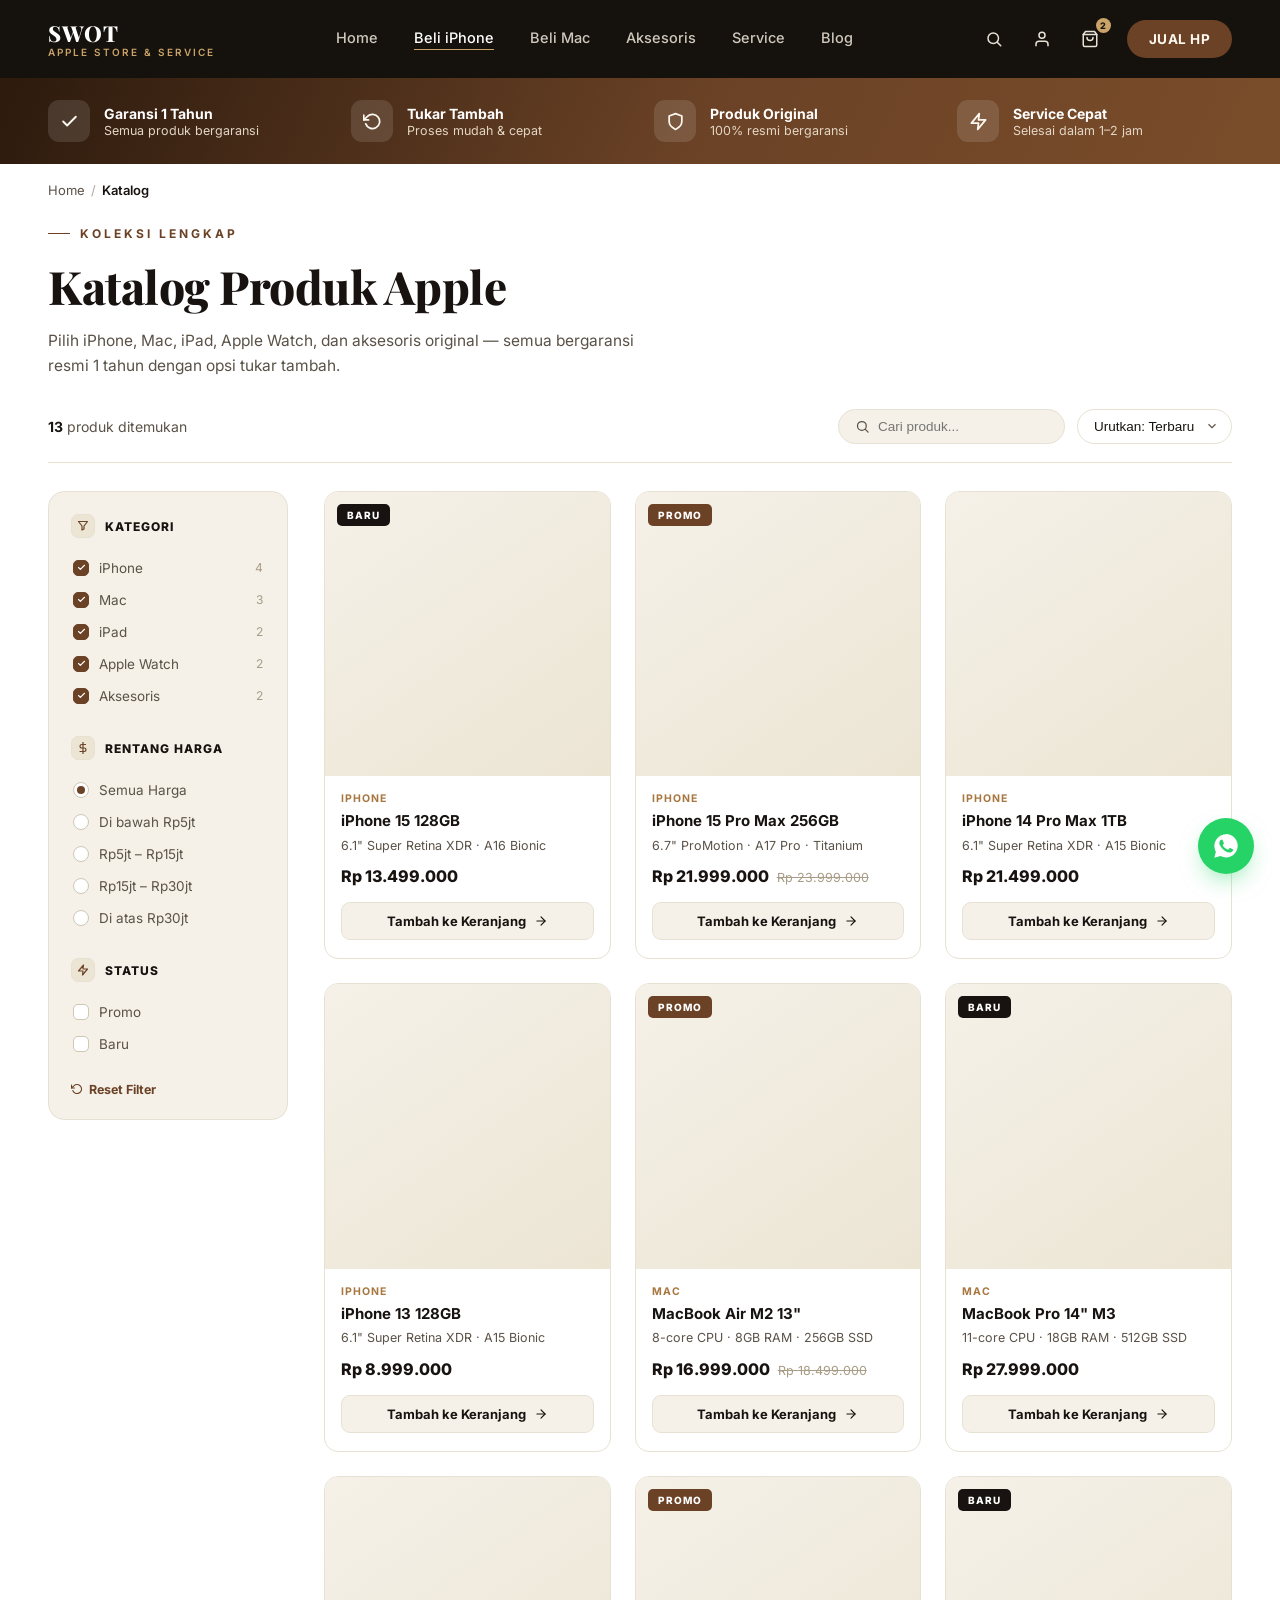
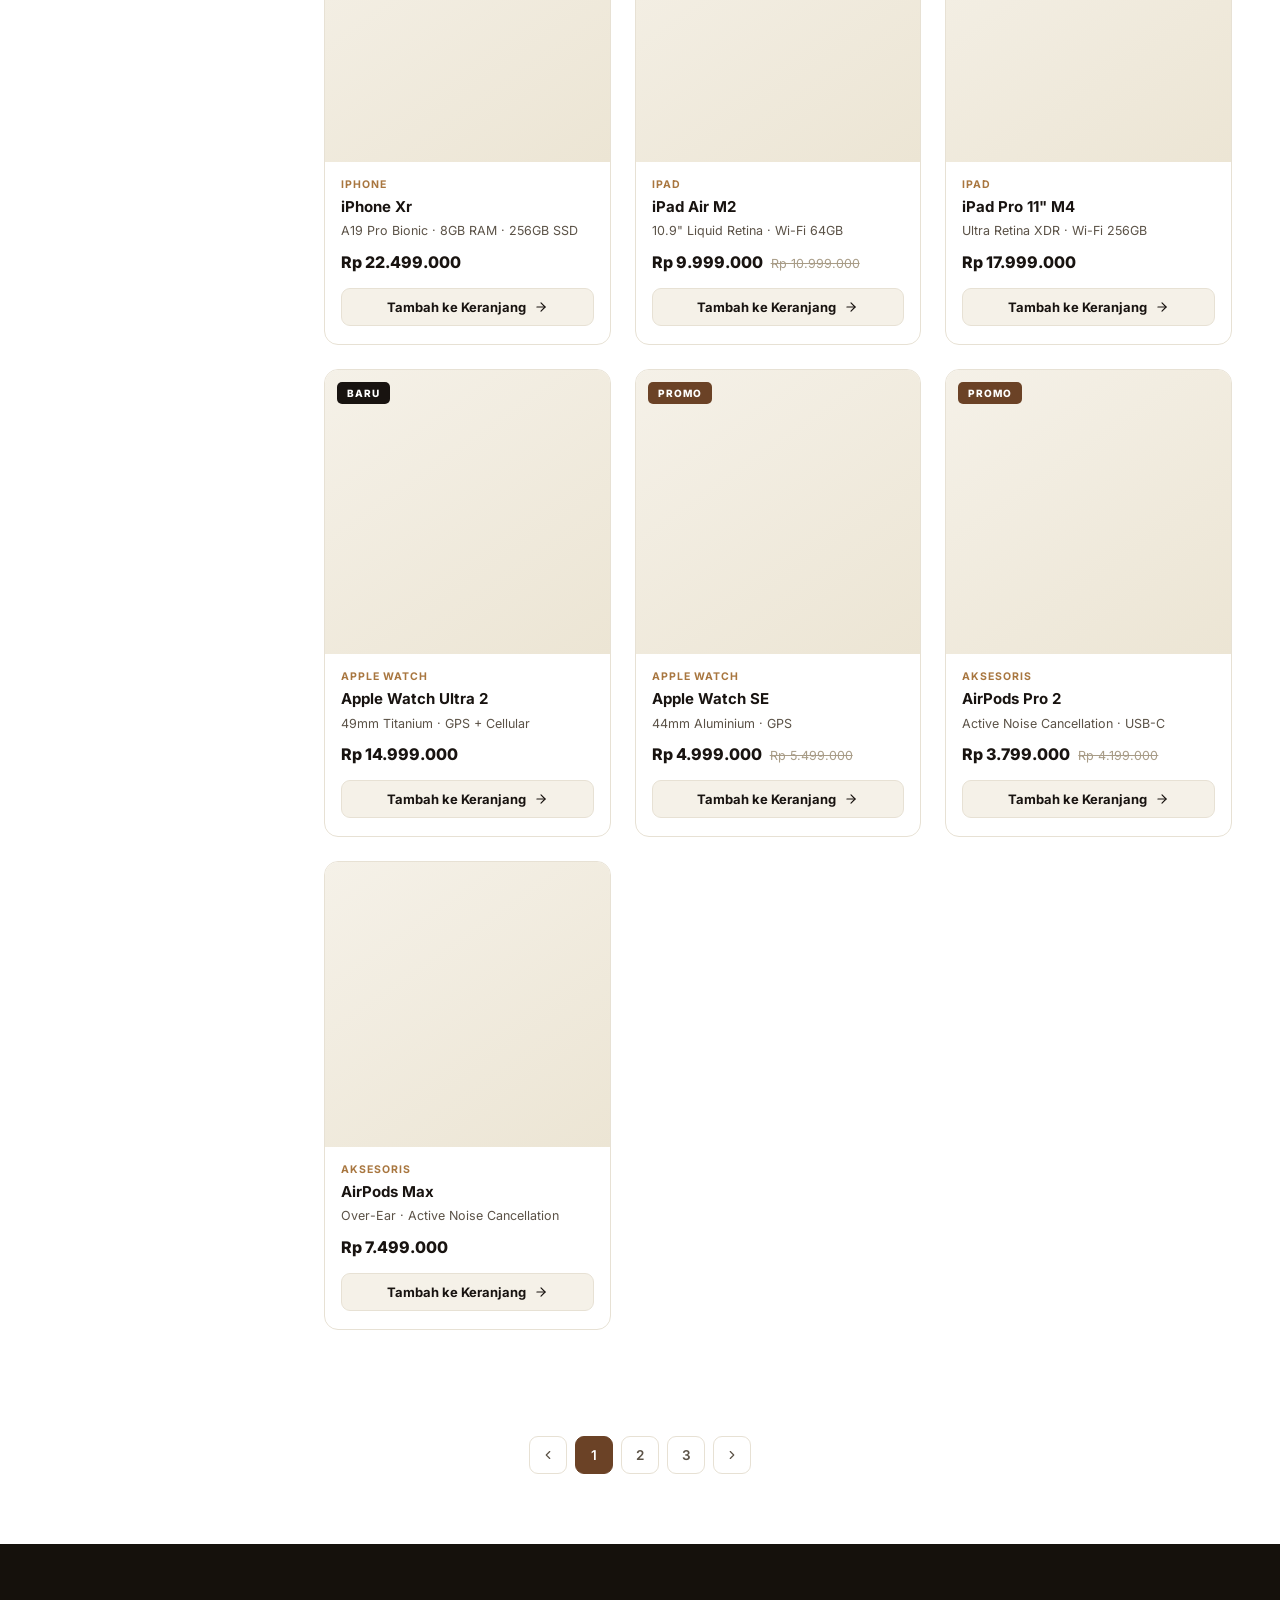
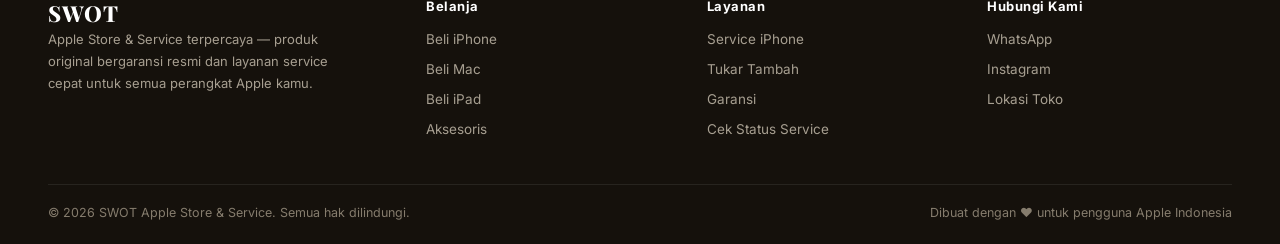
==== katalog.html @ b3be9a14 "Add files via upload" ====
<!DOCTYPE html>
<html lang="id">
<head>
<meta charset="UTF-8">
<meta name="viewport" content="width=device-width, initial-scale=1.0">
<title>Katalog Produk — SWOT Apple Store & Service</title>
<link rel="preconnect" href="https://fonts.googleapis.com">
<link rel="preconnect" href="https://fonts.gstatic.com" crossorigin>
<link href="https://fonts.googleapis.com/css2?family=Playfair+Display:wght@600;700;800&family=Inter:wght@400;500;600;700;800&display=swap" rel="stylesheet">
<style>
  :root{
    --navbar:#15110c;
    --brown-900:#37210f;
    --brown-700:#6b4226;
    --brown-600:#7c4f2c;
    --brown-500:#8c5e36;
    --gold:#c9a368;
    --cream:#f5f1e8;
    --cream-deep:#ece5d4;
    --paper:#ffffff;
    --ink:#181310;
    --ink-soft:#5b5247;
    --line:#e7e1d4;
    --ease:cubic-bezier(.22,.61,.36,1);
  }

  *{margin:0;padding:0;box-sizing:border-box;}
  html{scroll-behavior:smooth;}
  body{
    font-family:'Inter',sans-serif;
    color:var(--ink);
    background:var(--paper);
    -webkit-font-smoothing:antialiased;
  }
  img{display:block;max-width:100%;}
  a{text-decoration:none;color:inherit;}
  button{font-family:inherit;cursor:pointer;border:none;background:none;}
  ul{list-style:none;}

  /* ---------- NAVBAR ---------- */
  .navbar{
    position:sticky;top:0;z-index:100;
    background:var(--navbar);
    display:flex;align-items:center;justify-content:space-between;
    padding:20px 48px;
    transition:padding .35s var(--ease), box-shadow .35s var(--ease);
  }
  .navbar.scrolled{
    padding:12px 48px;
    box-shadow:0 12px 30px -18px rgba(0,0,0,.6);
  }
  .brand{display:flex;flex-direction:column;line-height:1;gap:3px;}
  .brand-name{
    font-family:'Playfair Display',serif;
    font-weight:800;
    font-size:22px;
    color:#fff;
    letter-spacing:.5px;
  }
  .brand-tag{
    font-size:10px;
    letter-spacing:2px;
    color:var(--gold);
    font-weight:600;
  }
  .nav-links{display:flex;gap:36px;}
  .nav-links a{
    color:#cfc8bd;
    font-size:14.5px;
    font-weight:500;
    position:relative;
    padding-bottom:4px;
    transition:color .25s var(--ease);
  }
  .nav-links a::after{
    content:"";position:absolute;left:0;bottom:0;
    width:0;height:1px;background:var(--gold);
    transition:width .3s var(--ease);
  }
  .nav-links a:hover{color:#fff;}
  .nav-links a:hover::after{width:100%;}
  .nav-links a.active{color:#fff;}
  .nav-links a.active::after{width:100%;}

  .nav-actions{display:flex;align-items:center;gap:10px;}
  .icon-btn{
    width:38px;height:38px;border-radius:50%;
    display:flex;align-items:center;justify-content:center;
    color:#e8e2d6;
    transition:background .25s var(--ease), transform .25s var(--ease);
  }
  .icon-btn:hover{background:rgba(255,255,255,.08);transform:translateY(-1px);}
  .icon-btn svg{width:18px;height:18px;}
  .badge-count{
    position:absolute;top:-2px;right:-2px;
    background:var(--gold);color:#1a1410;
    font-size:9px;font-weight:800;
    width:15px;height:15px;border-radius:50%;
    display:flex;align-items:center;justify-content:center;
  }
  .icon-btn{position:relative;}

  .btn-primary{
    background:var(--brown-700);
    color:#fdf8ef;
    font-size:13.5px;font-weight:700;letter-spacing:.5px;
    padding:11px 22px;border-radius:999px;
    margin-left:8px;
    transition:transform .25s var(--ease), background .25s var(--ease), box-shadow .25s var(--ease);
  }
  .btn-primary:hover{
    background:#7c4d2a;
    transform:translateY(-2px);
    box-shadow:0 10px 22px -10px rgba(107,66,38,.7);
  }

  /* mobile nav toggle */
  .nav-toggle{display:none;}

  /* ---------- TRUST STRIP ---------- */
  .trust-strip{
    background:linear-gradient(115deg,#2c1a0d 0%,var(--brown-700) 55%,#7a4d2a 100%);
    display:flex;flex-wrap:wrap;
    padding:22px 48px;
    gap:28px;
  }
  .trust-item{
    display:flex;align-items:center;gap:14px;
    flex:1 1 220px;
    opacity:0;transform:translateY(10px);
    animation:fadeUp .6s var(--ease) forwards;
  }
  .trust-item:nth-child(1){animation-delay:.05s;}
  .trust-item:nth-child(2){animation-delay:.12s;}
  .trust-item:nth-child(3){animation-delay:.19s;}
  .trust-item:nth-child(4){animation-delay:.26s;}
  .trust-icon{
    width:42px;height:42px;border-radius:11px;
    background:rgba(255,255,255,.12);
    display:flex;align-items:center;justify-content:center;
    flex-shrink:0;
    transition:background .25s var(--ease), transform .25s var(--ease);
  }
  .trust-item:hover .trust-icon{background:rgba(255,255,255,.22);transform:scale(1.06);}
  .trust-icon svg{width:19px;height:19px;stroke:#fdf8ef;}
  .trust-title{color:#fff;font-size:14px;font-weight:700;}
  .trust-desc{color:#e3d6c4;font-size:12.5px;margin-top:1px;}

  /* ---------- BREADCRUMB ---------- */
  .breadcrumb{
    padding:18px 48px 0;
    font-size:13px;color:var(--ink-soft);
    display:flex;align-items:center;gap:6px;
  }
  .breadcrumb a{color:var(--ink-soft);transition:color .2s;}
  .breadcrumb a:hover{color:var(--brown-700);}
  .breadcrumb .sep{opacity:.5;}
  .breadcrumb .current{color:var(--ink);font-weight:600;}

  /* ---------- CATALOG HERO ---------- */
  .catalog-hero{
    padding:28px 48px 0;
  }
  .eyebrow{
    display:flex;align-items:center;gap:10px;
    font-size:12px;font-weight:700;letter-spacing:3px;
    color:var(--brown-700);
    margin-bottom:14px;
    opacity:0;transform:translateY(8px);
    animation:fadeUp .6s var(--ease) forwards;
  }
  .eyebrow::before{content:"";width:22px;height:1px;background:var(--brown-700);}
  .hero-title{
    font-family:'Playfair Display',serif;
    font-weight:800;
    font-size:clamp(32px,4vw,46px);
    letter-spacing:-.5px;
    color:var(--ink);
    margin-bottom:12px;
    opacity:0;transform:translateY(10px);
    animation:fadeUp .65s var(--ease) forwards;
    animation-delay:.08s;
  }
  .hero-subtitle{
    max-width:620px;
    color:var(--ink-soft);
    font-size:15.5px;
    line-height:1.6;
    opacity:0;transform:translateY(10px);
    animation:fadeUp .65s var(--ease) forwards;
    animation-delay:.16s;
  }

  @keyframes fadeUp{to{opacity:1;transform:translateY(0);}}

  /* ---------- TOOLBAR ---------- */
  .catalog-toolbar{
    margin:30px 48px 0;
    padding-bottom:18px;
    border-bottom:1px solid var(--line);
    display:flex;align-items:center;justify-content:space-between;
    gap:18px;flex-wrap:wrap;
  }
  .result-count{font-size:14px;color:var(--ink-soft);}
  .result-count strong{color:var(--ink);}
  .toolbar-actions{display:flex;align-items:center;gap:12px;flex-wrap:wrap;}

  .search-box{
    display:flex;align-items:center;gap:8px;
    background:var(--cream);
    border:1px solid var(--line);
    border-radius:999px;
    padding:9px 16px;
    transition:border-color .25s var(--ease), box-shadow .25s var(--ease);
  }
  .search-box:focus-within{
    border-color:var(--brown-500);
    box-shadow:0 0 0 3px rgba(107,66,38,.12);
  }
  .search-box svg{width:15px;height:15px;stroke:var(--ink-soft);flex-shrink:0;}
  .search-box input{
    border:none;background:transparent;outline:none;
    font-size:13.5px;width:170px;color:var(--ink);
  }

  .sort-select{
    appearance:none;
    background:var(--paper) url('data:image/svg+xml;utf8,<svg xmlns="http://www.w3.org/2000/svg" width="14" height="14" viewBox="0 0 24 24" fill="none" stroke="%235b5247" stroke-width="2"><polyline points="6 9 12 15 18 9"/></svg>') no-repeat right 12px center;
    border:1px solid var(--line);
    border-radius:999px;
    padding:9px 36px 9px 16px;
    font-size:13.5px;font-weight:500;color:var(--ink);
    transition:border-color .25s var(--ease);
    cursor:pointer;
  }
  .sort-select:hover{border-color:var(--brown-500);}

  .filter-toggle-btn{
    display:none;
    align-items:center;gap:8px;
    background:var(--ink);color:#fff;
    border-radius:999px;
    padding:9px 18px;font-size:13.5px;font-weight:600;
  }
  .filter-toggle-btn svg{width:14px;height:14px;}

  /* ---------- LAYOUT ---------- */
  .catalog-layout{
    display:grid;
    grid-template-columns:240px 1fr;
    gap:36px;
    padding:28px 48px 60px;
    align-items:start;
  }

  /* ---------- FILTERS ---------- */
  .filters{
    position:sticky;top:96px;
    background:var(--cream);
    border:1px solid var(--line);
    border-radius:16px;
    padding:22px;
  }
  .filter-section{margin-bottom:24px;}
  .filter-section:last-of-type{margin-bottom:18px;}
  .filter-section-title{
    display:flex;align-items:center;gap:10px;
    font-size:12px;font-weight:800;letter-spacing:1px;
    text-transform:uppercase;color:var(--ink);
    margin-bottom:14px;
  }
  .filter-icon-sq{
    width:24px;height:24px;border-radius:7px;
    background:var(--cream-deep);
    border:1px solid var(--line);
    display:flex;align-items:center;justify-content:center;
    flex-shrink:0;
  }
  .filter-icon-sq svg{width:12px;height:12px;stroke:var(--brown-700);}

  .filter-option{
    display:flex;align-items:center;justify-content:space-between;
    padding:8px 2px;
    cursor:pointer;
    font-size:13.5px;color:var(--ink-soft);
    transition:color .2s var(--ease);
  }
  .filter-option:hover{color:var(--ink);}
  .filter-option-left{display:flex;align-items:center;gap:10px;}
  .filter-option input{display:none;}
  .chk{
    width:16px;height:16px;border-radius:5px;
    border:1.5px solid #cfc6b3;
    background:#fff;
    display:flex;align-items:center;justify-content:center;
    transition:background .2s var(--ease), border-color .2s var(--ease);
    flex-shrink:0;
  }
  .chk svg{width:9px;height:9px;opacity:0;transform:scale(.5);transition:opacity .15s, transform .15s;stroke:#fff;}
  .filter-option input:checked + .chk{background:var(--brown-700);border-color:var(--brown-700);}
  .filter-option input:checked + .chk svg{opacity:1;transform:scale(1);}
  .rad{
    width:16px;height:16px;border-radius:50%;
    border:1.5px solid #cfc6b3;background:#fff;
    display:flex;align-items:center;justify-content:center;
    flex-shrink:0;
  }
  .rad::after{
    content:"";width:8px;height:8px;border-radius:50%;
    background:var(--brown-700);
    transform:scale(0);transition:transform .18s var(--ease);
  }
  .filter-option input:checked + .rad::after{transform:scale(1);}
  .filter-count{font-size:12px;color:#a89c87;}

  .reset-filters{
    font-size:12.5px;font-weight:700;color:var(--brown-700);
    display:flex;align-items:center;gap:6px;
    padding-top:4px;
    transition:opacity .2s;
  }
  .reset-filters:hover{opacity:.7;}
  .reset-filters svg{width:12px;height:12px;}

  /* ---------- PRODUCT GRID ---------- */
  .product-grid{
    display:grid;
    grid-template-columns:repeat(3,1fr);
    gap:24px;
  }
  .product-card{
    background:var(--paper);
    border:1px solid var(--line);
    border-radius:14px;
    overflow:hidden;
    display:flex;flex-direction:column;
    transition:transform .4s var(--ease), box-shadow .4s var(--ease), opacity .5s var(--ease);
    opacity:0;transform:translateY(18px);
  }
  .product-card.in-view{opacity:1;transform:translateY(0);}
  .product-card:hover{
    transform:translateY(-7px);
    box-shadow:0 24px 38px -22px rgba(20,15,10,.28);
  }
  .product-card.is-hidden{
    display:none;
  }

  .card-media{
    position:relative;
    aspect-ratio:1/1;
    background:linear-gradient(145deg,var(--cream) 0%,var(--cream-deep) 100%);
    overflow:hidden;
  }
  .card-media img{
    width:100%;height:100%;object-fit:cover;
    transition:transform .55s var(--ease);
  }
  .product-card:hover .card-media img{transform:scale(1.07);}
  .img-placeholder-mark{
    position:absolute;inset:0;
    display:flex;flex-direction:column;align-items:center;justify-content:center;
    gap:6px;color:#b8ab92;
    pointer-events:none;
  }
  .img-placeholder-mark svg{width:30px;height:30px;stroke:#cbbfa4;opacity:.7;}
  .img-placeholder-mark span{font-size:10.5px;font-weight:600;letter-spacing:1px;opacity:.8;}

  .badge{
    position:absolute;top:12px;left:12px;
    background:var(--ink);color:#fff;
    font-size:10px;font-weight:800;letter-spacing:1px;
    padding:5px 10px;border-radius:5px;
    text-transform:uppercase;
    z-index:2;
  }
  .badge.promo{background:var(--brown-700);}

  .card-body{
    padding:16px 16px 18px;
    display:flex;flex-direction:column;gap:6px;flex:1;
  }
  .card-cat{font-size:10.5px;font-weight:700;letter-spacing:1px;color:var(--gold-text,#a8763f);text-transform:uppercase;}
  .card-name{font-size:15px;font-weight:700;color:var(--ink);line-height:1.3;}
  .card-specs{font-size:12.5px;color:var(--ink-soft);line-height:1.4;flex:1;}
  .price-row{display:flex;align-items:baseline;gap:8px;margin-top:6px;}
  .price-now{font-size:16px;font-weight:800;color:var(--ink);}
  .price-old{font-size:12.5px;color:#a89c87;text-decoration:line-through;}

  .add-btn{
    margin-top:10px;
    display:flex;align-items:center;justify-content:center;gap:8px;
    background:var(--cream);
    border:1px solid var(--line);
    color:var(--ink);
    font-size:13px;font-weight:700;
    padding:10px 12px;border-radius:9px;
    transition:background .25s var(--ease), color .25s var(--ease), border-color .25s var(--ease), transform .2s var(--ease);
  }
  .add-btn svg{width:14px;height:14px;transition:transform .25s var(--ease);}
  .add-btn:hover{
    background:var(--brown-700);
    color:#fff;border-color:var(--brown-700);
  }
  .add-btn:hover svg{transform:translateX(2px);}
  .add-btn:active{transform:scale(.97);}

  .empty-state{
    grid-column:1/-1;
    text-align:center;
    padding:70px 20px;
    color:var(--ink-soft);
    display:none;
  }
  .empty-state.show{display:block;}
  .empty-state svg{width:42px;height:42px;stroke:#cfc6b3;margin-bottom:14px;}
  .empty-state h3{font-size:17px;color:var(--ink);margin-bottom:6px;}
  .empty-state p{font-size:13.5px;}

  /* ---------- PAGINATION ---------- */
  .pagination{
    display:flex;align-items:center;justify-content:center;gap:8px;
    padding:46px 48px 70px;
  }
  .page-btn{
    width:38px;height:38px;border-radius:9px;
    display:flex;align-items:center;justify-content:center;
    font-size:13.5px;font-weight:600;color:var(--ink-soft);
    border:1px solid var(--line);
    transition:background .2s var(--ease), color .2s var(--ease), border-color .2s var(--ease);
  }
  .page-btn:hover{border-color:var(--brown-500);color:var(--ink);}
  .page-btn.active{background:var(--brown-700);color:#fff;border-color:var(--brown-700);}
  .page-btn.nav-arrow svg{width:14px;height:14px;}

  /* ---------- FOOTER ---------- */
  footer{background:var(--navbar);color:#cfc8bd;padding:54px 48px 24px;}
  .footer-grid{
    display:grid;grid-template-columns:1.4fr 1fr 1fr 1fr;gap:36px;
    padding-bottom:36px;border-bottom:1px solid rgba(255,255,255,.08);
  }
  .footer-brand .brand-name{margin-bottom:10px;}
  .footer-blurb{font-size:13px;line-height:1.7;color:#a79f91;max-width:280px;}
  .footer-col h4{font-size:13px;color:#fff;margin-bottom:14px;letter-spacing:.5px;}
  .footer-col ul li{margin-bottom:10px;}
  .footer-col ul li a{font-size:13.5px;color:#a79f91;transition:color .2s;}
  .footer-col ul li a:hover{color:var(--gold);}
  .footer-bottom{
    padding-top:20px;
    display:flex;justify-content:space-between;align-items:center;
    font-size:12.5px;color:#857c6d;flex-wrap:wrap;gap:10px;
  }

  /* ---------- WHATSAPP FLOAT ---------- */
  .wa-float{
    position:fixed;bottom:26px;right:26px;z-index:200;
    width:56px;height:56px;border-radius:50%;
    background:#25D366;
    display:flex;align-items:center;justify-content:center;
    box-shadow:0 10px 24px -8px rgba(37,211,102,.6);
    animation:popIn .5s var(--ease) .4s backwards, floatPulse 2.6s ease-in-out 1.2s infinite;
    transition:transform .25s var(--ease);
  }
  .wa-float:hover{transform:scale(1.08);}
  .wa-float svg{width:28px;height:28px;fill:#fff;}
  @keyframes popIn{from{opacity:0;transform:scale(.4);}to{opacity:1;transform:scale(1);}}
  @keyframes floatPulse{0%,100%{box-shadow:0 10px 24px -8px rgba(37,211,102,.6);}50%{box-shadow:0 10px 30px -4px rgba(37,211,102,.85);}}

  /* ---------- OVERLAY (mobile filter drawer) ---------- */
  .drawer-overlay{
    position:fixed;inset:0;background:rgba(15,12,9,.45);
    z-index:150;opacity:0;pointer-events:none;
    transition:opacity .3s var(--ease);
  }
  .drawer-overlay.show{opacity:1;pointer-events:auto;}

  /* ---------- RESPONSIVE ---------- */
  @media (max-width:980px){
    .product-grid{grid-template-columns:repeat(2,1fr);}
    .catalog-layout{grid-template-columns:1fr;}
    .filters{
      position:fixed;top:0;left:0;height:100%;width:280px;
      border-radius:0;z-index:160;
      transform:translateX(-105%);
      transition:transform .35s var(--ease);
      overflow-y:auto;
    }
    .filters.open{transform:translateX(0);}
    .filter-toggle-btn{display:flex;}
    .nav-links{display:none;}
    .footer-grid{grid-template-columns:1fr 1fr;}
  }
  @media (max-width:640px){
    .navbar{padding:16px 20px;}
    .navbar.scrolled{padding:10px 20px;}
    .trust-strip{padding:18px 20px;}
    .breadcrumb,.catalog-hero,.catalog-toolbar,.catalog-layout,.pagination{padding-left:20px;padding-right:20px;}
    .product-grid{grid-template-columns:repeat(2,1fr);gap:14px;}
    .search-box input{width:110px;}
    .footer-grid{grid-template-columns:1fr;}
    footer{padding:40px 20px 20px;}
    .toolbar-actions{width:100%;justify-content:space-between;}
  }

  @media (prefers-reduced-motion:reduce){
    *{animation:none !important;transition:none !important;}
  }
</style>
<noscript><style>.product-card{opacity:1!important;transform:none!important;}.trust-item{opacity:1!important;transform:none!important;}.eyebrow,.hero-title,.hero-subtitle{opacity:1!important;transform:none!important;}</style></noscript>
</head>
<body>

<!-- ================= NAVBAR ================= -->
<header class="navbar" id="navbar">
  <div class="brand">
    <span class="brand-name">SWOT</span>
    <span class="brand-tag">APPLE STORE &amp; SERVICE</span>
  </div>

  <nav class="nav-links">
    <a href="#">Home</a>
    <a href="#" class="active">Beli iPhone</a>
    <a href="#">Beli Mac</a>
    <a href="#">Aksesoris</a>
    <a href="#">Service</a>
    <a href="#">Blog</a>
  </nav>

  <div class="nav-actions">
    <button class="icon-btn" id="searchIconBtn" aria-label="Cari produk">
      <svg viewBox="0 0 24 24" fill="none" stroke="currentColor" stroke-width="2" stroke-linecap="round"><circle cx="11" cy="11" r="7"/><line x1="21" y1="21" x2="16.65" y2="16.65"/></svg>
    </button>
    <button class="icon-btn" aria-label="Akun saya">
      <svg viewBox="0 0 24 24" fill="none" stroke="currentColor" stroke-width="2" stroke-linecap="round" stroke-linejoin="round"><path d="M20 21v-2a4 4 0 0 0-4-4H8a4 4 0 0 0-4 4v2"/><circle cx="12" cy="7" r="4"/></svg>
    </button>
    <button class="icon-btn" aria-label="Keranjang belanja">
      <svg viewBox="0 0 24 24" fill="none" stroke="currentColor" stroke-width="2" stroke-linecap="round" stroke-linejoin="round"><path d="M6 2 3 6v14a2 2 0 0 0 2 2h14a2 2 0 0 0 2-2V6l-3-4Z"/><path d="M3 6h18"/><path d="M16 10a4 4 0 0 1-8 0"/></svg>
      <span class="badge-count">2</span>
    </button>
    <button class="btn-primary">JUAL HP</button>
  </div>
</header>

<!-- ================= TRUST STRIP ================= -->
<section class="trust-strip">
  <div class="trust-item">
    <div class="trust-icon"><svg viewBox="0 0 24 24" fill="none" stroke="currentColor" stroke-width="2.4" stroke-linecap="round" stroke-linejoin="round"><polyline points="20 6 9 17 4 12"/></svg></div>
    <div>
      <div class="trust-title">Garansi 1 Tahun</div>
      <div class="trust-desc">Semua produk bergaransi</div>
    </div>
  </div>
  <div class="trust-item">
    <div class="trust-icon"><svg viewBox="0 0 24 24" fill="none" stroke="currentColor" stroke-width="2.2" stroke-linecap="round" stroke-linejoin="round"><polyline points="1 4 1 10 7 10"/><path d="M3.51 15a9 9 0 1 0 2.13-9.36L1 10"/></svg></div>
    <div>
      <div class="trust-title">Tukar Tambah</div>
      <div class="trust-desc">Proses mudah &amp; cepat</div>
    </div>
  </div>
  <div class="trust-item">
    <div class="trust-icon"><svg viewBox="0 0 24 24" fill="none" stroke="currentColor" stroke-width="2.2" stroke-linecap="round" stroke-linejoin="round"><path d="M12 22s8-4 8-10V5l-8-3-8 3v7c0 6 8 10 8 10Z"/></svg></div>
    <div>
      <div class="trust-title">Produk Original</div>
      <div class="trust-desc">100% resmi bergaransi</div>
    </div>
  </div>
  <div class="trust-item">
    <div class="trust-icon"><svg viewBox="0 0 24 24" fill="none" stroke="currentColor" stroke-width="2.2" stroke-linecap="round" stroke-linejoin="round"><polygon points="13 2 3 14 12 14 11 22 21 10 12 10 13 2"/></svg></div>
    <div>
      <div class="trust-title">Service Cepat</div>
      <div class="trust-desc">Selesai dalam 1–2 jam</div>
    </div>
  </div>
</section>

<!-- ================= BREADCRUMB ================= -->
<div class="breadcrumb">
  <a href="#">Home</a>
  <span class="sep">/</span>
  <span class="current">Katalog</span>
</div>

<!-- ================= CATALOG HERO ================= -->
<section class="catalog-hero">
  <div class="eyebrow">KOLEKSI LENGKAP</div>
  <h1 class="hero-title">Katalog Produk Apple</h1>
  <p class="hero-subtitle">Pilih iPhone, Mac, iPad, Apple Watch, dan aksesoris original — semua bergaransi resmi 1 tahun dengan opsi tukar tambah.</p>
</section>

<!-- ================= TOOLBAR ================= -->
<div class="catalog-toolbar">
  <div class="result-count"><strong id="resultCount">13</strong> produk ditemukan</div>
  <div class="toolbar-actions">
    <div class="search-box">
      <svg viewBox="0 0 24 24" fill="none" stroke="currentColor" stroke-width="2" stroke-linecap="round"><circle cx="11" cy="11" r="7"/><line x1="21" y1="21" x2="16.65" y2="16.65"/></svg>
      <input type="text" id="searchInput" placeholder="Cari produk...">
    </div>
    <select class="sort-select" id="sortSelect">
      <option value="default">Urutkan: Terbaru</option>
      <option value="price-asc">Harga Terendah</option>
      <option value="price-desc">Harga Tertinggi</option>
      <option value="popular">Terlaris</option>
    </select>
    <button class="filter-toggle-btn" id="filterToggleBtn">
      <svg viewBox="0 0 24 24" fill="none" stroke="currentColor" stroke-width="2" stroke-linecap="round" stroke-linejoin="round"><line x1="4" y1="6" x2="20" y2="6"/><line x1="8" y1="12" x2="20" y2="12"/><line x1="12" y1="18" x2="20" y2="18"/></svg>
      Filter
    </button>
  </div>
</div>

<div class="drawer-overlay" id="drawerOverlay"></div>

<!-- ================= LAYOUT ================= -->
<div class="catalog-layout">

  <!-- FILTERS -->
  <aside class="filters" id="filtersPanel">
    <div class="filter-section">
      <div class="filter-section-title">
        <span class="filter-icon-sq"><svg viewBox="0 0 24 24" fill="none" stroke="currentColor" stroke-width="2.4" stroke-linecap="round" stroke-linejoin="round"><path d="M3 3h18l-7 9v6l-4 2v-8L3 3Z"/></svg></span>
        Kategori
      </div>
      <label class="filter-option">
        <span class="filter-option-left"><input type="checkbox" class="f-cat" value="iphone" checked><span class="chk"><svg viewBox="0 0 24 24" fill="none" stroke-width="3" stroke-linecap="round" stroke-linejoin="round"><polyline points="20 6 9 17 4 12"/></svg></span>iPhone</span>
        <span class="filter-count">4</span>
      </label>
      <label class="filter-option">
        <span class="filter-option-left"><input type="checkbox" class="f-cat" value="mac" checked><span class="chk"><svg viewBox="0 0 24 24" fill="none" stroke-width="3" stroke-linecap="round" stroke-linejoin="round"><polyline points="20 6 9 17 4 12"/></svg></span>Mac</span>
        <span class="filter-count">3</span>
      </label>
      <label class="filter-option">
        <span class="filter-option-left"><input type="checkbox" class="f-cat" value="ipad" checked><span class="chk"><svg viewBox="0 0 24 24" fill="none" stroke-width="3" stroke-linecap="round" stroke-linejoin="round"><polyline points="20 6 9 17 4 12"/></svg></span>iPad</span>
        <span class="filter-count">2</span>
      </label>
      <label class="filter-option">
        <span class="filter-option-left"><input type="checkbox" class="f-cat" value="watch" checked><span class="chk"><svg viewBox="0 0 24 24" fill="none" stroke-width="3" stroke-linecap="round" stroke-linejoin="round"><polyline points="20 6 9 17 4 12"/></svg></span>Apple Watch</span>
        <span class="filter-count">2</span>
      </label>
      <label class="filter-option">
        <span class="filter-option-left"><input type="checkbox" class="f-cat" value="aksesoris" checked><span class="chk"><svg viewBox="0 0 24 24" fill="none" stroke-width="3" stroke-linecap="round" stroke-linejoin="round"><polyline points="20 6 9 17 4 12"/></svg></span>Aksesoris</span>
        <span class="filter-count">2</span>
      </label>
    </div>

    <div class="filter-section">
      <div class="filter-section-title">
        <span class="filter-icon-sq"><svg viewBox="0 0 24 24" fill="none" stroke="currentColor" stroke-width="2.4" stroke-linecap="round" stroke-linejoin="round"><line x1="12" y1="1" x2="12" y2="23"/><path d="M17 5H9.5a3.5 3.5 0 1 0 0 7h5a3.5 3.5 0 1 1 0 7H6"/></svg></span>
        Rentang Harga
      </div>
      <label class="filter-option">
        <span class="filter-option-left"><input type="radio" name="f-price" class="f-price" value="all" checked><span class="rad"></span>Semua Harga</span>
      </label>
      <label class="filter-option">
        <span class="filter-option-left"><input type="radio" name="f-price" class="f-price" value="0-5000000"><span class="rad"></span>Di bawah Rp5jt</span>
      </label>
      <label class="filter-option">
        <span class="filter-option-left"><input type="radio" name="f-price" class="f-price" value="5000000-15000000"><span class="rad"></span>Rp5jt – Rp15jt</span>
      </label>
      <label class="filter-option">
        <span class="filter-option-left"><input type="radio" name="f-price" class="f-price" value="15000000-30000000"><span class="rad"></span>Rp15jt – Rp30jt</span>
      </label>
      <label class="filter-option">
        <span class="filter-option-left"><input type="radio" name="f-price" class="f-price" value="30000000-999999999"><span class="rad"></span>Di atas Rp30jt</span>
      </label>
    </div>

    <div class="filter-section">
      <div class="filter-section-title">
        <span class="filter-icon-sq"><svg viewBox="0 0 24 24" fill="none" stroke="currentColor" stroke-width="2.4" stroke-linecap="round" stroke-linejoin="round"><polygon points="13 2 3 14 12 14 11 22 21 10 12 10 13 2"/></svg></span>
        Status
      </div>
      <label class="filter-option">
        <span class="filter-option-left"><input type="checkbox" class="f-status" value="promo"><span class="chk"><svg viewBox="0 0 24 24" fill="none" stroke-width="3" stroke-linecap="round" stroke-linejoin="round"><polyline points="20 6 9 17 4 12"/></svg></span>Promo</span>
      </label>
      <label class="filter-option">
        <span class="filter-option-left"><input type="checkbox" class="f-status" value="baru"><span class="chk"><svg viewBox="0 0 24 24" fill="none" stroke-width="3" stroke-linecap="round" stroke-linejoin="round"><polyline points="20 6 9 17 4 12"/></svg></span>Baru</span>
      </label>
    </div>

    <button class="reset-filters" id="resetFilters">
      <svg viewBox="0 0 24 24" fill="none" stroke="currentColor" stroke-width="2.2" stroke-linecap="round" stroke-linejoin="round"><polyline points="1 4 1 10 7 10"/><path d="M3.51 15a9 9 0 1 0 2.13-9.36L1 10"/></svg>
      Reset Filter
    </button>
  </aside>

  <!-- PRODUCT GRID -->
  <section class="product-grid" id="productGrid">

    <article class="product-card" data-category="iphone" data-price="13499000" data-status="baru" data-pop="9">
      <div class="card-media">
        <div class="img-placeholder-mark">
        </div>
        <img src="asset/15.png" alt="iPhone 15 128GB" width="400" height="400" loading="lazy" onerror="this.style.display='none'">
        <span class="badge">Baru</span>
      </div>
      <div class="card-body">
        <span class="card-cat">iPhone</span>
        <h3 class="card-name">iPhone 15 128GB</h3>
        <p class="card-specs">6.1" Super Retina XDR · A16 Bionic</p>
        <div class="price-row"><span class="price-now">Rp 13.499.000</span></div>
        <button class="add-btn">Tambah ke Keranjang <svg viewBox="0 0 24 24" fill="none" stroke="currentColor" stroke-width="2" stroke-linecap="round" stroke-linejoin="round"><line x1="5" y1="12" x2="19" y2="12"/><polyline points="12 5 19 12 12 19"/></svg></button>
      </div>
    </article>

    <article class="product-card" data-category="iphone" data-price="21999000" data-status="promo" data-pop="10">
      <div class="card-media">
        <div class="img-placeholder-mark">
        </div>
        <img src="asset/15pm.webp" alt="iPhone 15 Pro Max 256GB" width="400" height="400" loading="lazy" onerror="this.style.display='none'">
        <span class="badge promo">Promo</span>
      </div>
      <div class="card-body">
        <span class="card-cat">iPhone</span>
        <h3 class="card-name">iPhone 15 Pro Max 256GB</h3>
        <p class="card-specs">6.7" ProMotion · A17 Pro · Titanium</p>
        <div class="price-row"><span class="price-now">Rp 21.999.000</span><span class="price-old">Rp 23.999.000</span></div>
        <button class="add-btn">Tambah ke Keranjang <svg viewBox="0 0 24 24" fill="none" stroke="currentColor" stroke-width="2" stroke-linecap="round" stroke-linejoin="round"><line x1="5" y1="12" x2="19" y2="12"/><polyline points="12 5 19 12 12 19"/></svg></button>
      </div>
    </article>

    <article class="product-card" data-category="iphone" data-price="11499000" data-status="reguler" data-pop="7">
      <div class="card-media">
        <div class="img-placeholder-mark">

        </div>
        <img src="asset/14pm.jpg" alt="iPhone 14 Pro Max 1TB" width="400" height="400" loading="lazy" onerror="this.style.display='none'">
      </div>
      <div class="card-body">
        <span class="card-cat">iPhone</span>
        <h3 class="card-name">iPhone 14 Pro Max 1TB</h3>
        <p class="card-specs">6.1" Super Retina XDR · A15 Bionic</p>
        <div class="price-row"><span class="price-now">Rp 21.499.000</span></div>
        <button class="add-btn">Tambah ke Keranjang <svg viewBox="0 0 24 24" fill="none" stroke="currentColor" stroke-width="2" stroke-linecap="round" stroke-linejoin="round"><line x1="5" y1="12" x2="19" y2="12"/><polyline points="12 5 19 12 12 19"/></svg></button>
      </div>
    </article>

    <article class="product-card" data-category="iphone" data-price="8999000" data-status="reguler" data-pop="6">
      <div class="card-media">
        <div class="img-placeholder-mark">

        </div>
        <img src="asset/13biasa.webp" alt="iPhone 13 128GB" width="400" height="400" loading="lazy" onerror="this.style.display='none'">
      </div>
      <div class="card-body">
        <span class="card-cat">iPhone</span>
        <h3 class="card-name">iPhone 13 128GB</h3>
        <p class="card-specs">6.1" Super Retina XDR · A15 Bionic</p>
        <div class="price-row"><span class="price-now">Rp 8.999.000</span></div>
        <button class="add-btn">Tambah ke Keranjang <svg viewBox="0 0 24 24" fill="none" stroke="currentColor" stroke-width="2" stroke-linecap="round" stroke-linejoin="round"><line x1="5" y1="12" x2="19" y2="12"/><polyline points="12 5 19 12 12 19"/></svg></button>
      </div>
    </article>

    <article class="product-card" data-category="mac" data-price="16999000" data-status="promo" data-pop="8">
      <div class="card-media">
        <div class="img-placeholder-mark">

        </div>
        <img src="asset/mc.png" alt="MacBook Air M2 13 inch" width="400" height="400" loading="lazy" onerror="this.style.display='none'">
        <span class="badge promo">Promo</span>
      </div>
      <div class="card-body">
        <span class="card-cat">Mac</span>
        <h3 class="card-name">MacBook Air M2 13"</h3>
        <p class="card-specs">8-core CPU · 8GB RAM · 256GB SSD</p>
        <div class="price-row"><span class="price-now">Rp 16.999.000</span><span class="price-old">Rp 18.499.000</span></div>
        <button class="add-btn">Tambah ke Keranjang <svg viewBox="0 0 24 24" fill="none" stroke="currentColor" stroke-width="2" stroke-linecap="round" stroke-linejoin="round"><line x1="5" y1="12" x2="19" y2="12"/><polyline points="12 5 19 12 12 19"/></svg></button>
      </div>
    </article>

    <article class="product-card" data-category="mac" data-price="27999000" data-status="baru" data-pop="9">
      <div class="card-media">
        <div class="img-placeholder-mark">
        </div>
        <img src="asset/macbbok pro.webp" alt="MacBook Pro 14 inch M3" width="400" height="400" loading="lazy" onerror="this.style.display='none'">
        <span class="badge">Baru</span>
      </div>
      <div class="card-body">
        <span class="card-cat">Mac</span>
        <h3 class="card-name">MacBook Pro 14" M3</h3>
        <p class="card-specs">11-core CPU · 18GB RAM · 512GB SSD</p>
        <div class="price-row"><span class="price-now">Rp 27.999.000</span></div>
        <button class="add-btn">Tambah ke Keranjang <svg viewBox="0 0 24 24" fill="none" stroke="currentColor" stroke-width="2" stroke-linecap="round" stroke-linejoin="round"><line x1="5" y1="12" x2="19" y2="12"/><polyline points="12 5 19 12 12 19"/></svg></button>
      </div>
    </article>

    <article class="product-card" data-category="mac" data-price="22499000" data-status="reguler" data-pop="5">
      <div class="card-media">
        <div class="img-placeholder-mark">

        </div>
        <img src="asset/xr.jpg" alt="iMac 24 inch M3" width="400" height="400" loading="lazy" onerror="this.style.display='none'">
      </div>
      <div class="card-body">
        <span class="card-cat">iPhone</span>
        <h3 class="card-name">iPhone Xr</h3>
        <p class="card-specs">A19 Pro Bionic · 8GB RAM · 256GB SSD</p>
        <div class="price-row"><span class="price-now">Rp 22.499.000</span></div>
        <button class="add-btn">Tambah ke Keranjang <svg viewBox="0 0 24 24" fill="none" stroke="currentColor" stroke-width="2" stroke-linecap="round" stroke-linejoin="round"><line x1="5" y1="12" x2="19" y2="12"/><polyline points="12 5 19 12 12 19"/></svg></button>
      </div>
    </article>

    <article class="product-card" data-category="ipad" data-price="9999000" data-status="promo" data-pop="7">
      <div class="card-media">
        <div class="img-placeholder-mark">

        </div>
        <img src="asset/ipadair.webp" alt="iPad Air M2" width="400" height="400" loading="lazy" onerror="this.style.display='none'">
        <span class="badge promo">Promo</span>
      </div>
      <div class="card-body">
        <span class="card-cat">iPad</span>
        <h3 class="card-name">iPad Air M2</h3>
        <p class="card-specs">10.9" Liquid Retina · Wi-Fi 64GB</p>
        <div class="price-row"><span class="price-now">Rp 9.999.000</span><span class="price-old">Rp 10.999.000</span></div>
        <button class="add-btn">Tambah ke Keranjang <svg viewBox="0 0 24 24" fill="none" stroke="currentColor" stroke-width="2" stroke-linecap="round" stroke-linejoin="round"><line x1="5" y1="12" x2="19" y2="12"/><polyline points="12 5 19 12 12 19"/></svg></button>
      </div>
    </article>

    <article class="product-card" data-category="ipad" data-price="17999000" data-status="baru" data-pop="8">
      <div class="card-media">
        <div class="img-placeholder-mark">

        </div>
        <img src="asset/ipadpro.webp" alt="iPad Pro 11 inch M4" width="400" height="400" loading="lazy" onerror="this.style.display='none'">
        <span class="badge">Baru</span>
      </div>
      <div class="card-body">
        <span class="card-cat">iPad</span>
        <h3 class="card-name">iPad Pro 11" M4</h3>
        <p class="card-specs">Ultra Retina XDR · Wi-Fi 256GB</p>
        <div class="price-row"><span class="price-now">Rp 17.999.000</span></div>
        <button class="add-btn">Tambah ke Keranjang <svg viewBox="0 0 24 24" fill="none" stroke="currentColor" stroke-width="2" stroke-linecap="round" stroke-linejoin="round"><line x1="5" y1="12" x2="19" y2="12"/><polyline points="12 5 19 12 12 19"/></svg></button>
      </div>
    </article>

    <article class="product-card" data-category="watch" data-price="14999000" data-status="baru" data-pop="9">
      <div class="card-media">
        <div class="img-placeholder-mark">

        </div>
        <img src="asset/applewatch ultra.webp" alt="Apple Watch Ultra 2" width="400" height="400" loading="lazy" onerror="this.style.display='none'">
        <span class="badge">Baru</span>
      </div>
      <div class="card-body">
        <span class="card-cat">Apple Watch</span>
        <h3 class="card-name">Apple Watch Ultra 2</h3>
        <p class="card-specs">49mm Titanium · GPS + Cellular</p>
        <div class="price-row"><span class="price-now">Rp 14.999.000</span></div>
        <button class="add-btn">Tambah ke Keranjang <svg viewBox="0 0 24 24" fill="none" stroke="currentColor" stroke-width="2" stroke-linecap="round" stroke-linejoin="round"><line x1="5" y1="12" x2="19" y2="12"/><polyline points="12 5 19 12 12 19"/></svg></button>
      </div>
    </article>

    <article class="product-card" data-category="watch" data-price="4999000" data-status="promo" data-pop="6">
      <div class="card-media">
        <div class="img-placeholder-mark">

        </div>
        <img src="asset/apwa fe.webp" alt="Apple Watch SE" width="400" height="400" loading="lazy" onerror="this.style.display='none'">
        <span class="badge promo">Promo</span>
      </div>
      <div class="card-body">
        <span class="card-cat">Apple Watch</span>
        <h3 class="card-name">Apple Watch SE</h3>
        <p class="card-specs">44mm Aluminium · GPS</p>
        <div class="price-row"><span class="price-now">Rp 4.999.000</span><span class="price-old">Rp 5.499.000</span></div>
        <button class="add-btn">Tambah ke Keranjang <svg viewBox="0 0 24 24" fill="none" stroke="currentColor" stroke-width="2" stroke-linecap="round" stroke-linejoin="round"><line x1="5" y1="12" x2="19" y2="12"/><polyline points="12 5 19 12 12 19"/></svg></button>
      </div>
    </article>

    <article class="product-card" data-category="aksesoris" data-price="3799000" data-status="promo" data-pop="10">
      <div class="card-media">
        <div class="img-placeholder-mark">
        </div>
        <img src="asset/airpod.jpeg" alt="AirPods Pro 2" width="400" height="400" loading="lazy" onerror="this.style.display='none'">
        <span class="badge promo">Promo</span>
      </div>
      <div class="card-body">
        <span class="card-cat">Aksesoris</span>
        <h3 class="card-name">AirPods Pro 2</h3>
        <p class="card-specs">Active Noise Cancellation · USB-C</p>
        <div class="price-row"><span class="price-now">Rp 3.799.000</span><span class="price-old">Rp 4.199.000</span></div>
        <button class="add-btn">Tambah ke Keranjang <svg viewBox="0 0 24 24" fill="none" stroke="currentColor" stroke-width="2" stroke-linecap="round" stroke-linejoin="round"><line x1="5" y1="12" x2="19" y2="12"/><polyline points="12 5 19 12 12 19"/></svg></button>
      </div>
    </article>

    <article class="product-card" data-category="aksesoris" data-price="7499000" data-status="reguler" data-pop="5">
      <div class="card-media">
        <div class="img-placeholder-mark">
        </div>
        <img src="asset/apple_airpods_max_usb-c_midnight_1.jpg" alt="AirPods Max" width="400" height="400" loading="lazy" onerror="this.style.display='none'">
      </div>
      <div class="card-body">
        <span class="card-cat">Aksesoris</span>
        <h3 class="card-name">AirPods Max</h3>
        <p class="card-specs">Over-Ear · Active Noise Cancellation</p>
        <div class="price-row"><span class="price-now">Rp 7.499.000</span></div>
        <button class="add-btn">Tambah ke Keranjang <svg viewBox="0 0 24 24" fill="none" stroke="currentColor" stroke-width="2" stroke-linecap="round" stroke-linejoin="round"><line x1="5" y1="12" x2="19" y2="12"/><polyline points="12 5 19 12 12 19"/></svg></button>
      </div>
    </article>

    <div class="empty-state" id="emptyState">
      <svg viewBox="0 0 24 24" fill="none" stroke="currentColor" stroke-width="1.6" stroke-linecap="round" stroke-linejoin="round"><circle cx="11" cy="11" r="7"/><line x1="21" y1="21" x2="16.65" y2="16.65"/></svg>
      <h3>Produk tidak ditemukan</h3>
      <p>Coba ubah kata kunci atau atur ulang filter kamu.</p>
    </div>

  </section>
</div>

<!-- ================= PAGINATION ================= -->
<div class="pagination">
  <button class="page-btn nav-arrow" aria-label="Sebelumnya"><svg viewBox="0 0 24 24" fill="none" stroke="currentColor" stroke-width="2" stroke-linecap="round" stroke-linejoin="round"><polyline points="15 18 9 12 15 6"/></svg></button>
  <button class="page-btn active">1</button>
  <button class="page-btn">2</button>
  <button class="page-btn">3</button>
  <button class="page-btn nav-arrow" aria-label="Berikutnya"><svg viewBox="0 0 24 24" fill="none" stroke="currentColor" stroke-width="2" stroke-linecap="round" stroke-linejoin="round"><polyline points="9 18 15 12 9 6"/></svg></button>
</div>

<!-- ================= FOOTER ================= -->
<footer>
  <div class="footer-grid">
    <div class="footer-brand">
      <span class="brand-name" style="color:#fff;">SWOT</span>
      <p class="footer-blurb">Apple Store & Service terpercaya — produk original bergaransi resmi dan layanan service cepat untuk semua perangkat Apple kamu.</p>
    </div>
    <div class="footer-col">
      <h4>Belanja</h4>
      <ul>
        <li><a href="#">Beli iPhone</a></li>
        <li><a href="#">Beli Mac</a></li>
        <li><a href="#">Beli iPad</a></li>
        <li><a href="#">Aksesoris</a></li>
      </ul>
    </div>
    <div class="footer-col">
      <h4>Layanan</h4>
      <ul>
        <li><a href="#">Service iPhone</a></li>
        <li><a href="#">Tukar Tambah</a></li>
        <li><a href="#">Garansi</a></li>
        <li><a href="#">Cek Status Service</a></li>
      </ul>
    </div>
    <div class="footer-col">
      <h4>Hubungi Kami</h4>
      <ul>
        <li><a href="#">WhatsApp</a></li>
        <li><a href="#">Instagram</a></li>
        <li><a href="#">Lokasi Toko</a></li>
      </ul>
    </div>
  </div>
  <div class="footer-bottom">
    <span>© 2026 SWOT Apple Store & Service. Semua hak dilindungi.</span>
    <span>Dibuat dengan ♥ untuk pengguna Apple Indonesia</span>
  </div>
</footer>

<!-- ================= WHATSAPP FLOAT ================= -->
<a href="#" class="wa-float" aria-label="Chat WhatsApp">
  <svg viewBox="0 0 24 24"><path d="M12.04 2c-5.52 0-10 4.48-10 10 0 1.77.46 3.43 1.27 4.88L2 22l5.25-1.38c1.4.76 3 1.18 4.79 1.18 5.52 0 10-4.48 10-10s-4.48-10-10-10zm5.84 14.13c-.25.7-1.45 1.34-2 1.42-.5.08-1.14.11-1.84-.12-.42-.13-.96-.31-1.65-.6-2.9-1.25-4.79-4.18-4.93-4.37-.14-.19-1.18-1.57-1.18-3 0-1.42.74-2.12 1-2.41.26-.29.57-.36.76-.36.19 0 .38 0 .55.01.18.01.41-.07.64.49.25.6.84 2.07.91 2.22.07.15.12.33.02.53-.1.2-.16.32-.31.49-.15.17-.31.38-.45.51-.15.14-.3.3-.13.59.17.29.78 1.27 1.67 2.06 1.15 1.02 2.12 1.34 2.42 1.49.3.15.48.13.65-.05.18-.19.74-.85.94-1.14.2-.29.4-.24.67-.14.27.1 1.74.82 2.04.97.3.15.5.22.57.35.07.13.07.74-.18 1.44Z"/></svg>
</a>

<script>
  // ---------- sticky navbar shadow on scroll ----------
  const navbar = document.getElementById('navbar');
  window.addEventListener('scroll', () => {
    navbar.classList.toggle('scrolled', window.scrollY > 12);
  });

  // ---------- header search icon -> focus catalog search ----------
  document.getElementById('searchIconBtn').addEventListener('click', () => {
    const input = document.getElementById('searchInput');
    input.scrollIntoView({behavior:'smooth', block:'center'});
    setTimeout(()=>input.focus(), 250);
  });

  // ---------- scroll reveal for product cards ----------
  const cards = Array.from(document.querySelectorAll('.product-card'));
  const reduceMotion = window.matchMedia('(prefers-reduced-motion: reduce)').matches;

  if ('IntersectionObserver' in window) {
    const revealObserver = new IntersectionObserver((entries) => {
      entries.forEach((entry, i) => {
        if (entry.isIntersecting) {
          const card = entry.target;
          if (!card.classList.contains('in-view')) {
            card.style.transitionDelay = reduceMotion ? '0s' : (i % 6) * 0.06 + 's';
            card.classList.add('in-view');
          }
          revealObserver.unobserve(card);
        }
      });
    }, {threshold:.12});
    cards.forEach(c => revealObserver.observe(c));
  } else {
    // fallback: no IntersectionObserver support, just show all cards
    cards.forEach(c => c.classList.add('in-view'));
  }

  // ---------- filter / sort / search logic ----------
  const grid = document.getElementById('productGrid');
  const emptyState = document.getElementById('emptyState');
  const resultCount = document.getElementById('resultCount');
  const searchInput = document.getElementById('searchInput');
  const sortSelect = document.getElementById('sortSelect');
  const catBoxes = Array.from(document.querySelectorAll('.f-cat'));
  const statusBoxes = Array.from(document.querySelectorAll('.f-status'));
  const priceRadios = Array.from(document.querySelectorAll('.f-price'));

  function currentFilters(){
    const cats = catBoxes.filter(b=>b.checked).map(b=>b.value);
    const statuses = statusBoxes.filter(b=>b.checked).map(b=>b.value);
    const priceVal = priceRadios.find(r=>r.checked).value;
    const [min,max] = priceVal === 'all' ? [0, Infinity] : priceVal.split('-').map(Number);
    return {cats, statuses, min, max, q: searchInput.value.trim().toLowerCase()};
  }

  function applyFilters(){
    const {cats, statuses, min, max, q} = currentFilters();
    let visible = 0;
    cards.forEach(card => {
      const cat = card.dataset.category;
      const price = Number(card.dataset.price);
      const status = card.dataset.status;
      const name = card.querySelector('.card-name').textContent.toLowerCase();

      const matchCat = cats.includes(cat);
      const matchPrice = price >= min && price <= max;
      const matchStatus = statuses.length === 0 || statuses.includes(status);
      const matchSearch = !q || name.includes(q);

      const show = matchCat && matchPrice && matchStatus && matchSearch;
      card.classList.toggle('is-hidden', !show);
      if (show) visible++;
    });
    resultCount.textContent = visible;
    emptyState.classList.toggle('show', visible === 0);
  }

  function applySort(){
    const mode = sortSelect.value;
    const sorted = [...cards];
    if (mode === 'price-asc') sorted.sort((a,b)=>a.dataset.price - b.dataset.price);
    else if (mode === 'price-desc') sorted.sort((a,b)=>b.dataset.price - a.dataset.price);
    else if (mode === 'popular') sorted.sort((a,b)=>b.dataset.pop - a.dataset.pop);
    sorted.forEach(card => grid.insertBefore(card, emptyState));
  }

  [...catBoxes, ...statusBoxes, ...priceRadios].forEach(el => el.addEventListener('change', applyFilters));
  searchInput.addEventListener('input', applyFilters);
  sortSelect.addEventListener('change', () => { applySort(); });

  document.getElementById('resetFilters').addEventListener('click', () => {
    catBoxes.forEach(b => b.checked = true);
    statusBoxes.forEach(b => b.checked = false);
    priceRadios[0].checked = true;
    searchInput.value = '';
    sortSelect.value = 'default';
    applySort();
    applyFilters();
  });

  // ---------- mobile filter drawer ----------
  const filtersPanel = document.getElementById('filtersPanel');
  const drawerOverlay = document.getElementById('drawerOverlay');
  const filterToggleBtn = document.getElementById('filterToggleBtn');

  function openDrawer(){ filtersPanel.classList.add('open'); drawerOverlay.classList.add('show'); }
  function closeDrawer(){ filtersPanel.classList.remove('open'); drawerOverlay.classList.remove('show'); }

  filterToggleBtn.addEventListener('click', openDrawer);
  drawerOverlay.addEventListener('click', closeDrawer);
</script>

</body>
</html>
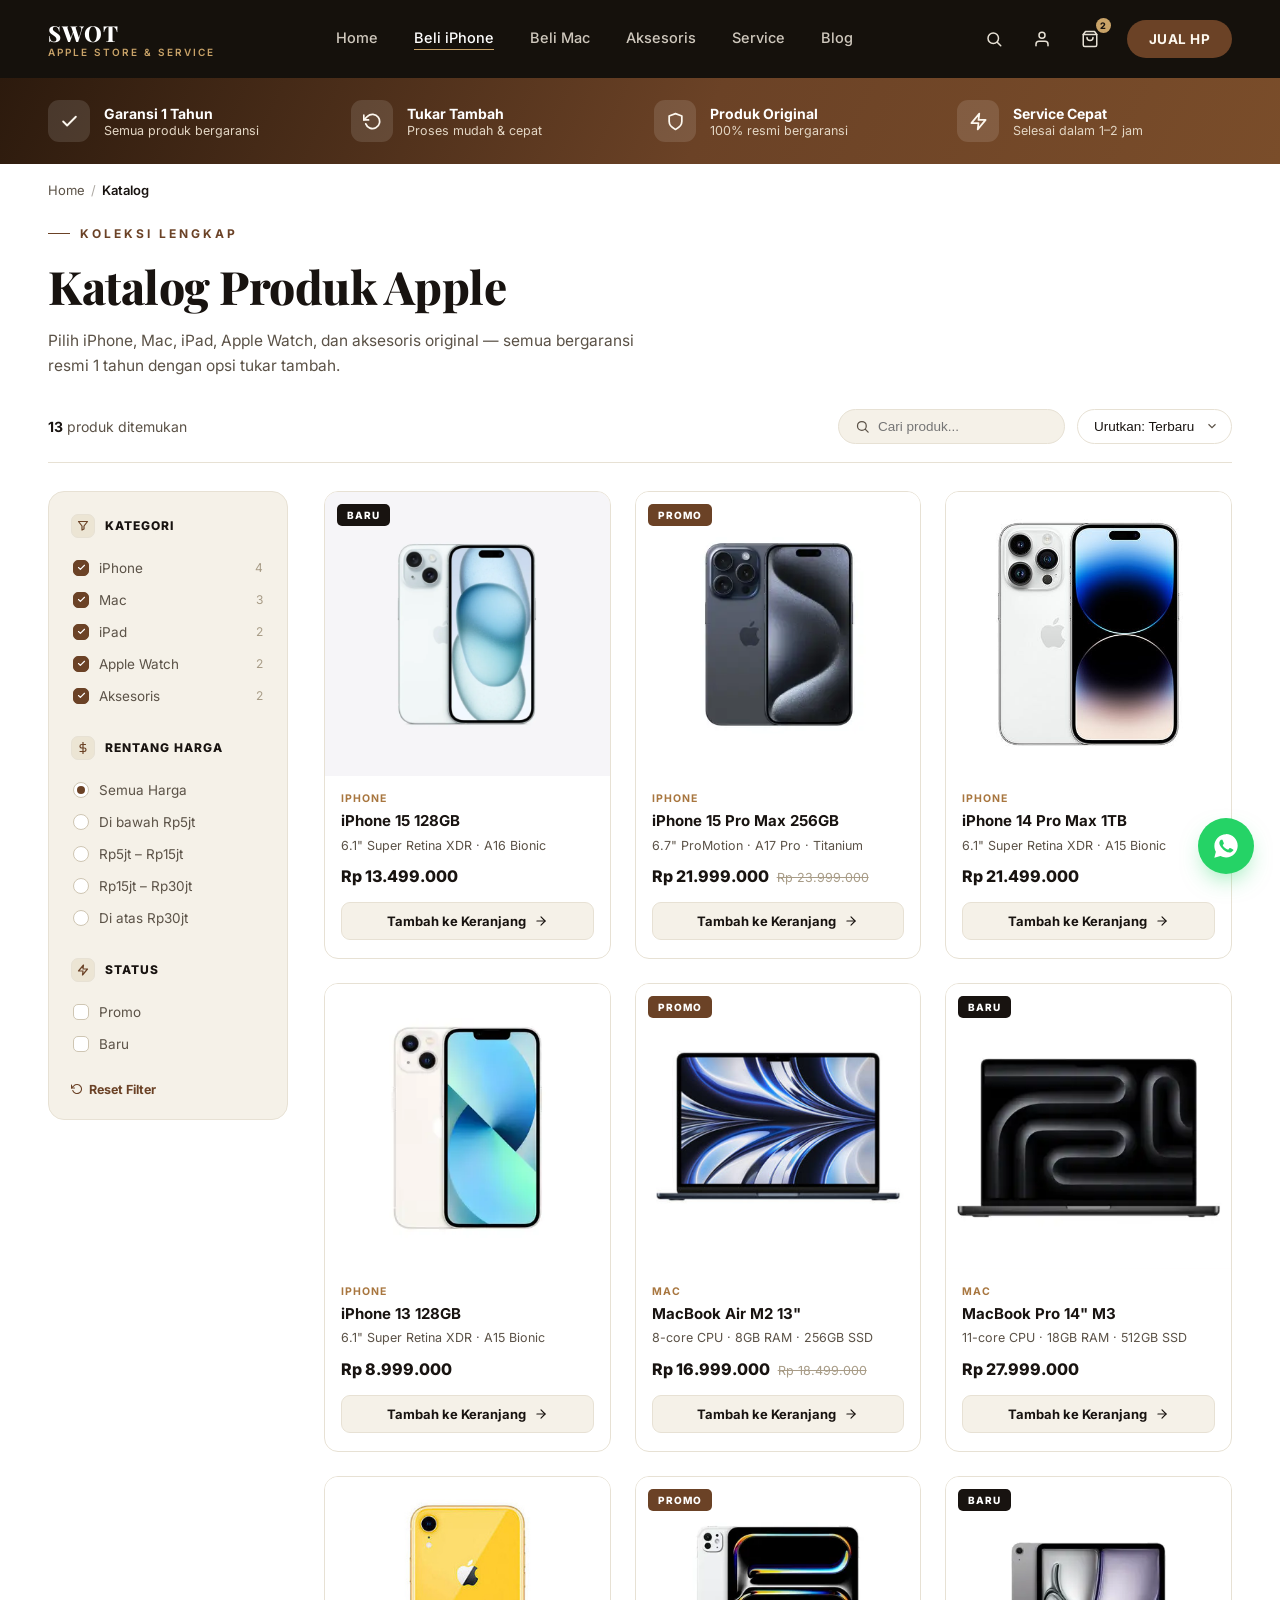
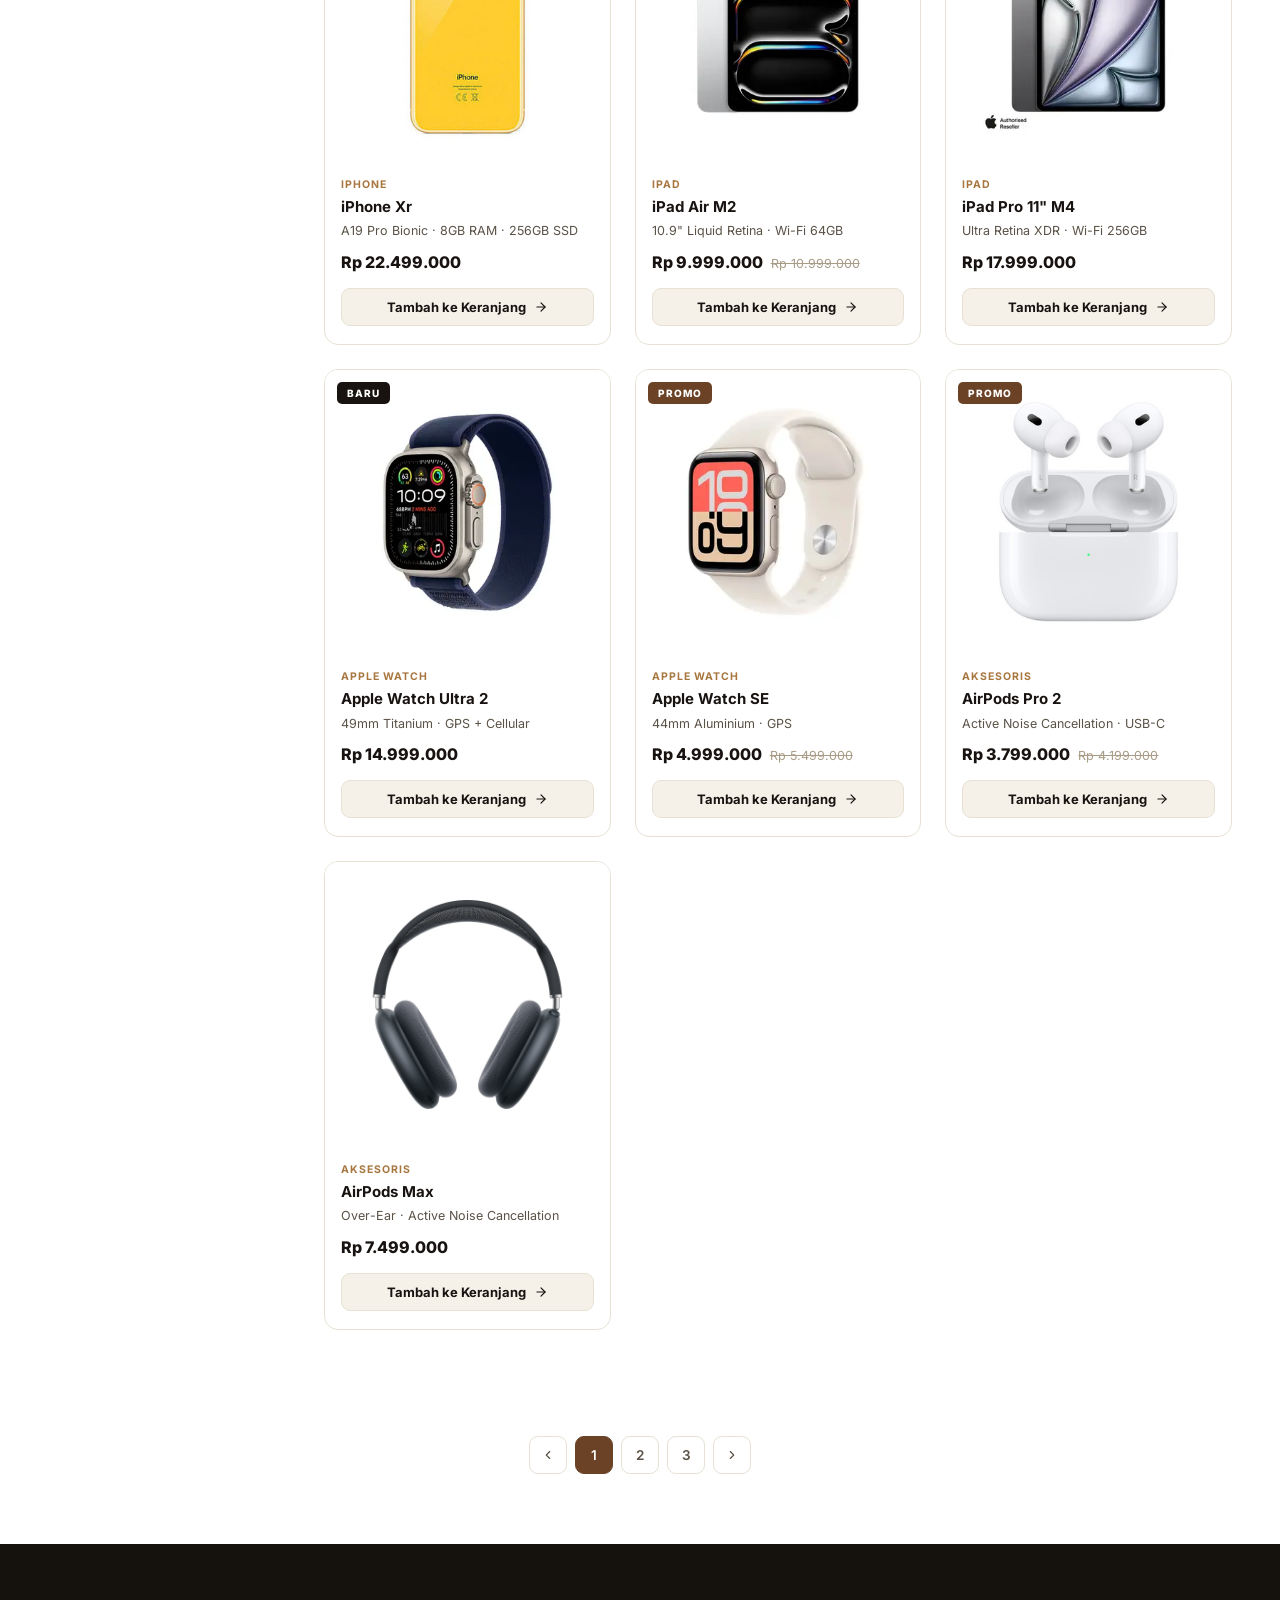
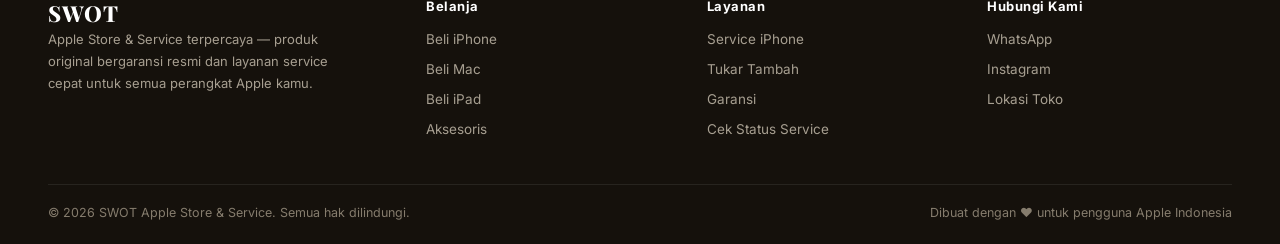
==== commit 036967ed: "Update katalog.html" ====
--- a/katalog.html
+++ b/katalog.html
@@ -518,9 +518,9 @@
   </div>
 
   <nav class="nav-links">
-    <a href="#">Home</a>
+    <a href="index.html">Home</a>
     <a href="#" class="active">Beli iPhone</a>
-    <a href="#">Beli Mac</a>
+    <a href="macbook.html">Beli Mac</a>
     <a href="#">Aksesoris</a>
     <a href="#">Service</a>
     <a href="#">Blog</a>
@@ -1074,4 +1074,4 @@
 </script>
 
 </body>
-</html>+</html>
